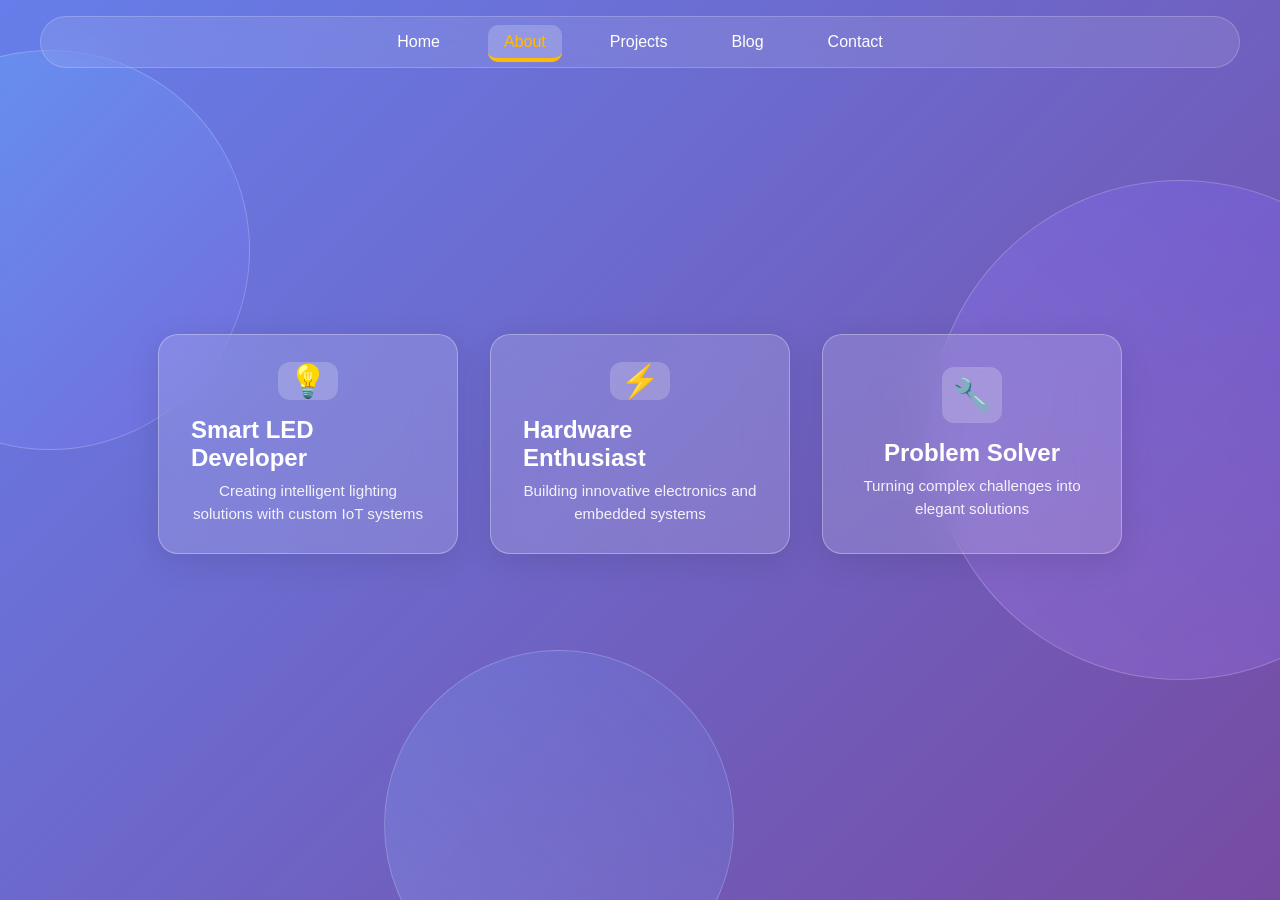
==== about.html @ b5c52ce4 "first commit" ====
<!DOCTYPE html>
<html lang="en">
<head>
    <meta charset="UTF-8">
    <meta name="viewport" content="width=device-width, initial-scale=1.0">
    <title>About - Portfolio</title>
    <link rel="stylesheet" href="/content/style.css">
    <link rel="stylesheet" href="https://cdnjs.cloudflare.com/ajax/libs/font-awesome/6.4.2/css/all.min.css">
</head>
<body>
    <!-- Background Layer -->
    <div class="background">
        <div class="glass-shape shape1"></div>
        <div class="glass-shape shape2"></div>
        <div class="glass-shape shape3"></div>    
    </div>

    <!-- Navigation -->
    <nav class="nav">
        <div class="navBar"> 
            <ul class="nav-links">
                <li><a href="index.html">Home</a></li>
                <li><a href="about.html" class="active">About</a></li>
                <li><a href="projects.html">Projects</a></li>
                <li><a href="blog.html">Blog</a></li>
                <li><a href="contact.html">Contact</a></li>
            </ul>
            <div class="menu-icon"><span>&#9776;</span></div>
        </div>
    </nav>

    <!-- Cards Section -->
    <div class="content">
        <div class="card">
            <div class="icon">💡</div>
            <h3>Smart LED Developer</h3>
            <p>Creating intelligent lighting solutions with custom IoT systems</p>
        </div>

        <div class="card">
            <div class="icon">⚡</div>
            <h3>Hardware Enthusiast</h3>
            <p>Building innovative electronics and embedded systems</p>
        </div>

        <div class="card">
            <div class="icon">🔧</div>
            <h3>Problem Solver</h3>
            <p>Turning complex challenges into elegant solutions</p>
        </div>
    </div>
</body>
</html>
---- content/style.css ----
/* ===========================
   CSS VARIABLES & THEME
   =========================== */
:root {
    --primary: #0A2472;
    --tertiary: #FFBA08;
    --surface: #F0F3FA;
    --secondary: #B1C9EF;
    
    --font-regular: 'LeagueSpartan', sans-serif;
    --font-bold: 'LeagueSpartanBold', sans-serif;
    --font-xbold: 'LeagueSpartanXBold', sans-serif;

    --fsXL: 4rem;
    --fsM: 2.2rem;
    --fsR: 1rem;
}

@media (max-width: 768px) {
    :root {
        --fsXL: 2.2rem;
        --fsM: 1.1rem;
        --fsR: 0.85rem;
    }    
}

















/* ===========================
   FONT FACES
   =========================== */
@font-face {
    font-family: 'LeagueSpartan';
    src: url('content/fonts/LeagueSpartan-Regular.ttf') format('truetype');
    font-weight: 400;
}

@font-face {
    font-family: 'LeagueSpartan';
    src: url('content/fonts/LeagueSpartan-Bold.ttf') format('truetype');
    font-weight: 600;
}

@font-face {
    font-family: 'LeagueSpartan';
    src: url('content/fonts/LeagueSpartan-Black.ttf') format('truetype');
    font-weight: 900;
}



















/* ===========================
   RESET & BASE STYLES
   =========================== */
* {
    margin: 0;
    padding: 0;
    box-sizing: border-box;
}

body {
    font-family: var(--font-regular);
    min-height: 100vh;
    overflow-x: hidden;
    position: relative;
}

a {
    text-decoration: none;
    transition: color 0.3s ease-in-out;
}













/* ===========================
   BACKGROUND & GLASS SHAPES (About Page)
   =========================== */
.background {
    position: fixed;
    top: 0;
    left: 0;
    width: 100%;
    height: 100%;
    background: linear-gradient(135deg, #667eea 0%, #764ba2 100%);
    z-index: 0;
}

.glass-shape {
    position: absolute;
    border-radius: 50%;
    background: rgba(255, 255, 255, 0.1);
    backdrop-filter: blur(10px);
    border: 1px solid rgba(255, 255, 255, 0.2);
}

.shape1 {
    width: 400px;
    height: 400px;
    top: 50px;
    left: -150px;
    background: linear-gradient(135deg, rgba(100, 200, 255, 0.3), rgba(150, 100, 255, 0.2));
}

.shape2 {
    width: 500px;
    height: 500px;
    top: 20%;
    right: -150px;
    background: linear-gradient(225deg, rgba(120, 100, 255, 0.3), rgba(200, 150, 255, 0.2));
}

.shape3 {
    width: 350px;
    height: 350px;
    bottom: -100px;
    left: 30%;
    background: linear-gradient(45deg, rgba(150, 180, 255, 0.25), rgba(100, 150, 255, 0.15));
}










/* ===========================
   NAVIGATION
   =========================== */
.nav {
    position: relative;
    z-index: 100;
    padding: 1rem 2rem;
}

.navBar {
    display: flex;
    justify-content: center;
    align-items: center;
    max-width: 1200px;
    margin: 0 auto;
    background: rgba(255, 255, 255, 0.1);
    backdrop-filter: blur(20px);
    padding: 1rem 2rem;
    border-radius: 50px;
    border: 1px solid rgba(255, 255, 255, 0.2);
}

.nav-links {
    display: flex;
    list-style: none;
    gap: 2rem;
    font-family: var(--font-xbold);
    font-weight: 700;
    font-size: var(--fsR);  /* Uses your global font size */
}

.nav-links a {
    color: white;
    font-weight: 500;
    transition: all 0.3s ease;
    padding: 0.5rem 1rem;
    border-radius: 10px;
}

.nav-links a:hover {
    background: rgba(255, 255, 255, 0.2);
    color: var(--tertiary);
}

.nav-links a.active {
    background: rgba(255, 255, 255, 0.2);
    color: var(--tertiary);
    border-bottom: 4px solid var(--tertiary);
}

.menu-icon {
    display: none;
    color: white;
    font-size: 1.5rem;
    cursor: pointer;
}

/* NAVIGATION RESPONSIVE - Adjusts font size automatically */
@media (max-width: 992px) {
    .nav-links {
        gap: 1.5rem;
        font-size: var(--fsR);  /* Automatically smaller on tablets */
    }
    
    .nav-links a {
        padding: 0.4rem 0.8rem;
    }
}

@media (max-width: 768px) {
    .navBar {
        justify-content: space-between;
        padding: 1rem 1.5rem;
    }

    /* Menu stays hidden until hamburger clicked */
    .nav-links {
        display: flex;  /* Still shows on desktop */
    }

    .menu-icon {
        display: none;  /* Hidden unless you want mobile menu */
    }
    
    /* If you want the font even smaller on mobile */
    .nav-links {
        gap: 1rem;
        font-size: 0.8rem;  /* Or use var(--fsR) - it auto-adjusts to 0.85rem */
    }
}

@media (max-width: 480px) {
    .nav {
        padding: 0.5rem 1rem;
    }
    
    .navBar {
        padding: 0.75rem 1rem;
    }
    
    .nav-links {
        gap: 0.5rem;
        font-size: var(--fsR);  /* Uses 0.85rem at this size */
    }
    
    .nav-links a {
        padding: 0.3rem 0.5rem;
    }
}










/* ===========================
   HERO SECTION (Home Page)
   =========================== */
.hero {
    position: relative;
    z-index: 10;
    padding: 2rem;
    min-height: 80vh;
    display: flex;
    align-items: center;
}

.hero-container {
    max-width: 1200px;
    margin: 0 auto;
    display: flex;
    align-items: center;
    justify-content: space-between;
    gap: 3rem;
    flex-wrap: wrap;
}

.hero-image {
    flex: 1;
    min-width: 300px;
    text-align: center;
}

.hero-image img {
    max-width: 100%;
    height: auto;
    border-radius: 20px;
}

.floating {
    animation: floating 3s ease-in-out infinite;
}

@keyframes floating {
    0%, 100% { 
        transform: translateY(0px); 
    }
    50% { 
        transform: translateY(-20px); 
    }
}

.hero-content {
    flex: 1;
    min-width: 300px;
    color: white;
}

.hero-content h1 {
    font-size: var(--fsXL);
    margin-bottom: 1rem;
    font-family: var(--font-xbold);
}

.hero-content p {
    font-size: var(--fsM);
    margin-bottom: 2rem;
    opacity: 0.9;
}

.highlight {
    color: var(--tertiary);
    font-weight: bold;
}

.social-icons {
    display: flex;
    gap: 1rem;
    margin-bottom: 2rem;
}

.social-icons a {
    width: 50px;
    height: 50px;
    background: rgba(255, 255, 255, 0.2);
    backdrop-filter: blur(10px);
    border-radius: 12px;
    display: flex;
    align-items: center;
    justify-content: center;
    color: white;
    font-size: 1.5rem;
    transition: all 0.3s ease;
}

.social-icons a:hover {
    background: rgba(255, 255, 255, 0.3);
    transform: translateY(-5px);
    color: var(--tertiary);
}

.btn-3d {
    background: linear-gradient(135deg, var(--primary) 0%, var(--secondary) 100%);
    color: white;
    border: none;
    padding: 1rem 2rem;
    font-size: var(--fsR);
    font-family: var(--font-bold);
    border-radius: 12px;
    cursor: pointer;
    box-shadow: 0 8px 20px rgba(0, 0, 0, 0.3);
    transition: all 0.3s ease;
    font-weight: 600;
}

.btn-3d:hover {
    transform: translateY(-3px);
    box-shadow: 0 12px 30px rgba(0, 0, 0, 0.4);
    background: linear-gradient(135deg, var(--secondary) 0%, var(--primary) 100%);
}





















/* ===========================
   CURLY SVG CONTAINER (Home Page Special Section)
   =========================== */
.curly {
    width: 90vw;
    height: 450px;
    margin: 0 auto;
    background: rgba(255, 255, 255, 0.15);
    backdrop-filter: blur(20px);
    border: 1px solid rgba(255, 255, 255, 0.3);
    box-shadow: 0 8px 32px rgba(0, 0, 0, 0.1);
    clip-path: url(#curly-shape);
    position: relative;
    z-index: 10;
}

/* Tablets */
@media (max-width: 768px) {
    .curly {
        width: 90vw;
        height: 40rem;
    }
}

/* Phones */
@media (max-width: 480px) {
    .curly {
        width: 90vw;
        height: 30rem;
    }
}




















/* ===========================
   CARDS SECTION (About Page)
   =========================== */
.content {
    position: relative;
    z-index: 10;
    display: flex;
    align-items: center;
    justify-content: center;
    gap: 2rem;
    padding: 4rem 2rem;
    flex-wrap: wrap;
    max-width: 1200px;
    margin: 0 auto;
    min-height: 80vh;
}

.card {
    width: 300px;
    height: 220px;
    background: rgba(255, 255, 255, 0.15);
    backdrop-filter: blur(20px);
    border-radius: 20px;
    border: 1px solid rgba(255, 255, 255, 0.3);
    padding: 2rem;
    cursor: pointer;
    transition: all 0.4s ease;
    box-shadow: 0 8px 32px rgba(0, 0, 0, 0.1);
    display: flex;
    flex-direction: column;
    justify-content: center;
    align-items: center;
}

.card:hover {
    transform: translateY(-10px) scale(1.02);
    background: rgba(255, 255, 255, 0.25);
    border: 1px solid rgba(255, 255, 255, 0.5);
    box-shadow: 0 15px 45px rgba(0, 0, 0, 0.2);
}

.card h3 {
    color: white;
    font-size: 1.5rem;
    margin-bottom: 0.5rem;
    font-weight: 600;
    font-family: var(--font-bold);
}

.card p {
    color: rgba(255, 255, 255, 0.9);
    font-size: 0.95rem;
    text-align: center;
    line-height: 1.5;
}

.icon {
    width: 60px;
    height: 60px;
    background: rgba(255, 255, 255, 0.2);
    border-radius: 12px;
    margin-bottom: 1rem;
    display: flex;
    align-items: center;
    justify-content: center;
    font-size: 2rem;
    transition: all 0.3s ease;
}

.card:hover .icon {
    transform: scale(1.1) rotate(5deg);
    background: rgba(255, 255, 255, 0.3);
}













/* ===========================
   RESPONSIVE DESIGN
   =========================== */
@media (max-width: 768px) {
/* NAVIGATION RESPONSIVE - FIXED! */
@media (max-width: 992px) {
    .nav-links {
        gap: 1.5rem;
    }
    
    .nav-links a {
        padding: 0.4rem 0.8rem;
        font-size: 0.9rem;
    }
}

@media (max-width: 768px) {
    .navBar {
        justify-content: space-between;
        padding: 1rem 1.5rem;
    }

    .nav-links {
        position: fixed;
        top: 80px;
        left: -100%;
        width: 80%;
        height: calc(100vh - 80px);
        background: rgba(10, 36, 114, 0.95);
        backdrop-filter: blur(20px);
        flex-direction: column;
        padding: 2rem;
        gap: 1rem;
        border-radius: 0 20px 20px 0;
        border: 1px solid rgba(255, 255, 255, 0.2);
        transition: left 0.4s ease;
        z-index: 99;
    }

    .nav-links.active {
        left: 0;
    }

    .nav-links li {
        width: 100%;
    }

    .nav-links a {
        display: block;
        width: 100%;
        padding: 1rem;
        text-align: left;
        font-size: 1rem;
    }

    .menu-icon {
        display: block;
    }
}

@media (max-width: 480px) {
    .nav {
        padding: 0.5rem 1rem;
    }
    
    .navBar {
        padding: 0.75rem 1rem;
    }
}

    .menu-icon {
        display: block;
    }

    .hero-content h1 {
        font-size: var(--fsXL);
    }

    .hero-content p {
        font-size: var(--fsM);
    }

    .card {
        width: 100%;
        max-width: 350px;
    }

    .shape1,
    .shape2,
    .shape3 {
        width: 250px;
        height: 250px;
    }
}

@media (max-width: 480px) {
    .content {
        padding: 2rem 1rem;
    }

    .card {
        height: auto;
        min-height: 200px;
    }

    .hero {
        padding: 1rem;
    }
}



















/* ===========================
   PAGE TRANSITIONS
   =========================== */
@keyframes fadeIn {
    from {
        opacity: 0;
    }
    to {
        opacity: 1;
    }
}

@keyframes slideUp {
    from {
        opacity: 0;
        transform: translateY(30px);
    }
    to {
        opacity: 1;
        transform: translateY(0);
    }
}

.fade-in {
    animation: fadeIn 0.8s ease-out;
}

.slide-up {
    animation: slideUp 0.6s ease-out;
    animation-fill-mode: both;
}















/* ===========================
   PROJECTS PAGE
   =========================== */
.projects-background {
    position: fixed;
    top: 0;
    left: 0;
    width: 100%;
    height: 100%;
    background-image: url('/content/images/glassy.jpeg');
    background-size: cover;
    background-position: center;
    background-attachment: fixed;
    z-index: 0;
}

.background-overlay {
    position: absolute;
    top: 0;
    left: 0;
    width: 100%;
    height: 100%;
    background: linear-gradient(135deg, rgba(10, 36, 114, 0.85) 0%, rgba(102, 126, 234, 0.75) 100%);
    backdrop-filter: blur(3px);
}

.projects-main {
    position: relative;
    z-index: 10;
    padding: 2rem;
    min-height: 100vh;
}

.projects-header {
    text-align: center;
    color: white;
    margin-bottom: 3rem;
    padding-top: 2rem;
}

.projects-header h1 {
    font-size: var(--fsXL);
    font-family: var(--font-xbold);
    margin-bottom: 0.5rem;
    color: white;
}

.projects-header p {
    font-size: var(--fsM);
    opacity: 0.9;
    color: rgba(255, 255, 255, 0.9);
}

.projects-grid {
    max-width: 1200px;
    margin: 0 auto;
    display: grid;
    grid-template-columns: repeat(auto-fit, minmax(350px, 1fr));
    gap: 2rem;
}
















/* ===========================
   PROJECT CATEGORIES
   =========================== */
.project-category {
    background: rgba(255, 255, 255, 0.1);
    backdrop-filter: blur(20px);
    border-radius: 20px;
    border: 1px solid rgba(255, 255, 255, 0.2);
    overflow: hidden;
    transition: all 0.4s ease;
}

.project-category:hover {
    transform: translateY(-5px);
    box-shadow: 0 15px 45px rgba(0, 0, 0, 0.3);
    border: 1px solid rgba(255, 255, 255, 0.4);
}

.category-header {
    padding: 1.5rem;
    cursor: pointer;
    display: flex;
    align-items: center;
    gap: 1rem;
    transition: all 0.3s ease;
    background: rgba(255, 255, 255, 0.05);
}

.category-header:hover {
    background: rgba(255, 255, 255, 0.1);
}

.category-icon {
    width: 50px;
    height: 50px;
    background: rgba(255, 255, 255, 0.2);
    border-radius: 12px;
    display: flex;
    align-items: center;
    justify-content: center;
    color: var(--tertiary);
    font-size: 1.5rem;
    flex-shrink: 0;
}

.category-header h2 {
    flex: 1;
    color: white;
    font-size: 1.3rem;
    font-family: var(--font-bold);
    margin: 0;
}

.expand-icon {
    color: white;
    font-size: 1rem;
    transition: transform 0.3s ease;
}

.category-content {
    max-height: 0;
    overflow: hidden;
    transition: max-height 0.5s ease, padding 0.5s ease;
    padding: 0 1.5rem;
}

.project-category.active .category-content {
    max-height: 1000px;
    padding: 1.5rem;
    padding-top: 0;
}

















/* ===========================
   PROJECT ITEMS
   =========================== */
.project-item {
    background: rgba(255, 255, 255, 0.1);
    border-radius: 15px;
    padding: 1rem;
    margin-bottom: 1rem;
    transition: all 0.3s ease;
    border: 1px solid rgba(255, 255, 255, 0.1);
}

.project-item:last-child {
    margin-bottom: 0;
}

.project-item:hover {
    background: rgba(255, 255, 255, 0.15);
    transform: translateX(5px);
    border: 1px solid rgba(255, 255, 255, 0.3);
}

.project-item img {
    width: 100%;
    height: 150px;
    object-fit: cover;
    border-radius: 10px;
    margin-bottom: 1rem;
}

.project-item h3 {
    color: white;
    font-size: 1.2rem;
    font-family: var(--font-bold);
    margin-bottom: 0.5rem;
}

.project-item p {
    color: rgba(255, 255, 255, 0.8);
    font-size: 0.9rem;
    margin-bottom: 0.75rem;
    line-height: 1.5;
}

.project-link {
    color: var(--tertiary);
    font-weight: 600;
    font-family: var(--font-bold);
    display: inline-block;
    transition: all 0.3s ease;
}

.project-link:hover {
    transform: translateX(5px);
    color: white;
}













/* ===========================
   PROJECTS PAGE RESPONSIVE
   =========================== */
@media (max-width: 768px) {
    .projects-grid {
        grid-template-columns: 1fr;
        gap: 1.5rem;
    }

    .projects-header h1 {
        font-size: var(--fsXL);
    }

    .projects-header p {
        font-size: var(--fsR);
    }

    .category-header h2 {
        font-size: 1.1rem;
    }
}

@media (max-width: 480px) {
    .projects-main {
        padding: 1rem;
    }

    .projects-header {
        margin-bottom: 2rem;
    }

    .project-item img {
        height: 120px;
    }
}
















/* ===========================
   BLOG PAGE
   =========================== */
.blog-background {
    position: fixed;
    top: 0;
    left: 0;
    width: 100%;
    height: 100%;
    background-image: url('/content/images/square.jpeg');
    background-size: cover;
    background-position: center;
    background-attachment: fixed;
    z-index: 0;
}

.blog-background .background-overlay {
    position: absolute;
    top: 0;
    left: 0;
    width: 100%;
    height: 100%;
    background: linear-gradient(135deg, rgba(10, 36, 114, 0.88) 0%, rgba(177, 201, 239, 0.75) 100%);
    backdrop-filter: blur(2px);
}

.blog-main {
    position: relative;
    z-index: 10;
    padding: 2rem;
    min-height: 100vh;
}

.blog-header {
    text-align: center;
    color: white;
    margin-bottom: 3rem;
    padding-top: 2rem;
}

.blog-header h1 {
    font-size: var(--fsXL);
    font-family: var(--font-xbold);
    margin-bottom: 0.5rem;
    color: white;
}

.blog-header p {
    font-size: var(--fsM);
    opacity: 0.9;
    color: rgba(255, 255, 255, 0.9);
}

.blog-grid {
    max-width: 1200px;
    margin: 0 auto;
    display: grid;
    grid-template-columns: repeat(auto-fit, minmax(320px, 1fr));
    gap: 2rem;
}






















/* ===========================
   BLOG CARDS
   =========================== */
.blog-card {
    background: rgba(255, 255, 255, 0.12);
    backdrop-filter: blur(20px);
    border-radius: 20px;
    border: 1px solid rgba(255, 255, 255, 0.2);
    overflow: hidden;
    transition: all 0.4s ease;
    cursor: pointer;
}

.blog-card:hover {
    transform: translateY(-10px);
    box-shadow: 0 20px 50px rgba(0, 0, 0, 0.3);
    border: 1px solid rgba(255, 255, 255, 0.4);
    background: rgba(255, 255, 255, 0.18);
}

.blog-image {
    position: relative;
    width: 100%;
    height: 200px;
    overflow: hidden;
}

.blog-image img {
    width: 100%;
    height: 100%;
    object-fit: cover;
    transition: transform 0.4s ease;
}

.blog-card:hover .blog-image img {
    transform: scale(1.1);
}

.blog-date {
    position: absolute;
    top: 1rem;
    right: 1rem;
    background: rgba(255, 255, 255, 0.25);
    backdrop-filter: blur(10px);
    padding: 0.5rem 1rem;
    border-radius: 10px;
    color: white;
    font-size: 0.85rem;
    font-weight: 600;
    border: 1px solid rgba(255, 255, 255, 0.3);
}

.blog-content {
    padding: 1.5rem;
}

.blog-category {
    display: inline-block;
    background: rgba(255, 186, 8, 0.2);
    color: var(--tertiary);
    padding: 0.4rem 1rem;
    border-radius: 20px;
    font-size: 0.8rem;
    font-weight: 600;
    font-family: var(--font-bold);
    margin-bottom: 1rem;
    border: 1px solid rgba(255, 186, 8, 0.3);
}

.blog-content h2 {
    color: white;
    font-size: 1.4rem;
    font-family: var(--font-bold);
    margin-bottom: 0.75rem;
    line-height: 1.3;
}

.blog-content p {
    color: rgba(255, 255, 255, 0.85);
    font-size: 0.95rem;
    line-height: 1.6;
    margin-bottom: 1rem;
}

.blog-meta {
    display: flex;
    justify-content: space-between;
    align-items: center;
    padding-top: 1rem;
    border-top: 1px solid rgba(255, 255, 255, 0.15);
}

.blog-meta span {
    color: rgba(255, 255, 255, 0.7);
    font-size: 0.85rem;
    display: flex;
    align-items: center;
    gap: 0.4rem;
}

.read-more {
    color: var(--tertiary);
    font-weight: 600;
    font-family: var(--font-bold);
    transition: all 0.3s ease;
}

.read-more:hover {
    transform: translateX(5px);
    color: white;
}












/* ===========================
   BLOG PAGE RESPONSIVE
   =========================== */
@media (max-width: 768px) {
    .blog-grid {
        grid-template-columns: 1fr;
        gap: 1.5rem;
    }

    .blog-header h1 {
        font-size: var(--fsXL);
    }

    .blog-header p {
        font-size: var(--fsR);
    }

    .blog-image {
        height: 180px;
    }

    .blog-content h2 {
        font-size: 1.2rem;
    }
}

@media (max-width: 480px) {
    .blog-main {
        padding: 1rem;
    }

    .blog-header {
        margin-bottom: 2rem;
    }

    .blog-image {
        height: 160px;
    }
}













/* ===========================
   CONTACT PAGE - EPIC EDITION
   =========================== */

/* Animated Background */
.contact-background {
    position: fixed;
    top: 0;
    left: 0;
    width: 100%;
    height: 100%;
    z-index: 0;
    overflow: hidden;
}

.contact-background .bg-image {
    position: absolute;
    top: 0;
    left: 0;
    width: 100%;
    height: 100%;
    background-image: url('/content/images/spiral.jpeg');
    background-size: cover;
    background-position: center;
    opacity: 0.3;
}

.animated-gradient {
    position: absolute;
    top: 0;
    left: 0;
    width: 100%;
    height: 100%;
    background: linear-gradient(45deg, 
        rgba(10, 36, 114, 0.95),
        rgba(102, 126, 234, 0.85),
        rgba(177, 201, 239, 0.75),
        rgba(10, 36, 114, 0.95)
    );
    background-size: 400% 400%;
    animation: gradientShift 15s ease infinite;
}

@keyframes gradientShift {
    0% { background-position: 0% 50%; }
    50% { background-position: 100% 50%; }
    100% { background-position: 0% 50%; }
}

/* Floating Particles */
.floating-particles {
    position: absolute;
    width: 100%;
    height: 100%;
    overflow: hidden;
}

.particle {
    position: absolute;
    background: rgba(255, 186, 8, 0.3);
    border-radius: 50%;
    animation: float 20s infinite;
}

.particle:nth-child(1) {
    width: 80px;
    height: 80px;
    left: 10%;
    animation-delay: 0s;
    animation-duration: 15s;
}

.particle:nth-child(2) {
    width: 60px;
    height: 60px;
    left: 20%;
    animation-delay: 2s;
    animation-duration: 18s;
}

.particle:nth-child(3) {
    width: 100px;
    height: 100px;
    left: 35%;
    animation-delay: 4s;
    animation-duration: 20s;
}

.particle:nth-child(4) {
    width: 50px;
    height: 50px;
    left: 50%;
    animation-delay: 1s;
    animation-duration: 16s;
}

.particle:nth-child(5) {
    width: 70px;
    height: 70px;
    left: 65%;
    animation-delay: 3s;
    animation-duration: 19s;
}

.particle:nth-child(6) {
    width: 90px;
    height: 90px;
    left: 75%;
    animation-delay: 5s;
    animation-duration: 17s;
}

.particle:nth-child(7) {
    width: 55px;
    height: 55px;
    left: 85%;
    animation-delay: 2.5s;
    animation-duration: 21s;
}

.particle:nth-child(8) {
    width: 75px;
    height: 75px;
    left: 95%;
    animation-delay: 4.5s;
    animation-duration: 14s;
}

@keyframes float {
    0% {
        transform: translateY(100vh) rotate(0deg);
        opacity: 0;
    }
    10% {
        opacity: 0.5;
    }
    90% {
        opacity: 0.5;
    }
    100% {
        transform: translateY(-100px) rotate(360deg);
        opacity: 0;
    }
}

/* Main Contact Layout */
.contact-main {
    position: relative;
    z-index: 10;
    min-height: 100vh;
    padding: 2rem;
    display: flex;
    align-items: center;
}

.contact-container {
    max-width: 1400px;
    margin: 0 auto;
    width: 100%;
    display: grid;
    grid-template-columns: 1fr 1fr;
    gap: 3rem;
    padding: 2rem 0;
}

/* Left Side Animations */
@keyframes fadeInLeft {
    from {
        opacity: 0;
        transform: translateX(-50px);
    }
    to {
        opacity: 1;
        transform: translateX(0);
    }
}

@keyframes slideInLeft {
    from {
        opacity: 0;
        transform: translateX(-30px);
    }
    to {
        opacity: 1;
        transform: translateX(0);
    }
}

@keyframes fadeInRight {
    from {
        opacity: 0;
        transform: translateX(50px);
    }
    to {
        opacity: 1;
        transform: translateX(0);
    }
}

.fade-in-left {
    animation: fadeInLeft 0.8s ease-out;
}

.slide-in-left {
    animation: slideInLeft 0.6s ease-out;
    animation-fill-mode: both;
}

.fade-in-right {
    animation: fadeInRight 0.8s ease-out;
}

/* Contact Info Side */
.contact-info-side {
    display: flex;
    flex-direction: column;
    gap: 2rem;
}

.contact-header h1 {
    font-size: 3.5rem;
    font-family: var(--font-xbold);
    color: white;
    line-height: 1.1;
    margin-bottom: 1rem;
}

.gradient-text {
    background: linear-gradient(135deg, var(--tertiary) 0%, #FFD700 100%);
    -webkit-background-clip: text;
    -webkit-text-fill-color: transparent;
    background-clip: text;
}

.contact-header p {
    font-size: 1.2rem;
    color: rgba(255, 255, 255, 0.85);
    line-height: 1.6;
}

/* Contact Method Cards */
.contact-methods {
    display: flex;
    flex-direction: column;
    gap: 1rem;
}

.contact-method-card {
    background: rgba(255, 255, 255, 0.1);
    backdrop-filter: blur(20px);
    border: 1px solid rgba(255, 255, 255, 0.2);
    border-radius: 20px;
    padding: 1.5rem;
    display: flex;
    align-items: center;
    gap: 1.5rem;
    transition: all 0.4s ease;
}

.contact-method-card:hover {
    transform: translateX(10px);
    background: rgba(255, 255, 255, 0.15);
    border-color: rgba(255, 255, 255, 0.4);
    box-shadow: 0 10px 40px rgba(0, 0, 0, 0.2);
}

.method-icon {
    width: 60px;
    height: 60px;
    border-radius: 15px;
    display: flex;
    align-items: center;
    justify-content: center;
    font-size: 1.5rem;
    flex-shrink: 0;
}

.email-icon {
    background: linear-gradient(135deg, #667eea 0%, #764ba2 100%);
    color: white;
}

.phone-icon {
    background: linear-gradient(135deg, #f093fb 0%, #f5576c 100%);
    color: white;
}

.location-icon {
    background: linear-gradient(135deg, #4facfe 0%, #00f2fe 100%);
    color: white;
}

.method-content h3 {
    font-family: var(--font-bold);
    color: white;
    font-size: 1.1rem;
    margin-bottom: 0.3rem;
}

.method-content a,
.method-content p {
    color: rgba(255, 255, 255, 0.8);
    font-size: 0.95rem;
    transition: color 0.3s ease;
}

.method-content a:hover {
    color: var(--tertiary);
}

/* Social Connect */
.social-connect {
    background: rgba(255, 255, 255, 0.08);
    backdrop-filter: blur(20px);
    border: 1px solid rgba(255, 255, 255, 0.15);
    border-radius: 20px;
    padding: 2rem;
}

.social-connect h3 {
    color: white;
    font-family: var(--font-bold);
    font-size: 1.3rem;
    margin-bottom: 1.5rem;
}

.social-grid {
    display: grid;
    grid-template-columns: repeat(2, 1fr);
    gap: 1rem;
}

.social-link {
    background: rgba(255, 255, 255, 0.1);
    border: 1px solid rgba(255, 255, 255, 0.2);
    border-radius: 15px;
    padding: 1rem;
    display: flex;
    flex-direction: column;
    align-items: center;
    gap: 0.5rem;
    color: white;
    transition: all 0.3s ease;
}

.social-link:hover {
    transform: translateY(-5px);
    box-shadow: 0 10px 30px rgba(0, 0, 0, 0.3);
}

.github-link:hover {
    background: #333;
    border-color: #333;
}

.linkedin-link:hover {
    background: #0077b5;
    border-color: #0077b5;
}

.twitter-link:hover {
    background: #1da1f2;
    border-color: #1da1f2;
}

.instagram-link:hover {
    background: linear-gradient(45deg, #f09433 0%, #e6683c 25%, #dc2743 50%, #cc2366 75%, #bc1888 100%);
    border-color: transparent;
}

.social-link i {
    font-size: 1.8rem;
}

.social-link span {
    font-size: 0.9rem;
    font-weight: 600;
}

/* Form Side */
.form-container {
    background: rgba(255, 255, 255, 0.12);
    backdrop-filter: blur(30px);
    border: 1px solid rgba(255, 255, 255, 0.25);
    border-radius: 30px;
    padding: 3rem;
    box-shadow: 0 20px 60px rgba(0, 0, 0, 0.3);
}

.form-header {
    text-align: center;
    margin-bottom: 2.5rem;
}

.form-header h2 {
    font-family: var(--font-xbold);
    font-size: 2.5rem;
    color: white;
    margin-bottom: 0.5rem;
}

.form-header p {
    color: rgba(255, 255, 255, 0.8);
    font-size: 1rem;
}

/* Form Styling */
.contact-form {
    display: flex;
    flex-direction: column;
    gap: 1.5rem;
    transition: all 0.3s ease;
}

.form-group {
    position: relative;
    transition: all 0.3s ease;
}

.form-group label {
    display: block;
    color: white;
    font-family: var(--font-bold);
    font-size: 0.95rem;
    margin-bottom: 0.5rem;
    display: flex;
    align-items: center;
    gap: 0.5rem;
}

.form-group label i {
    color: var(--tertiary);
}

.form-group input,
.form-group textarea {
    width: 100%;
    padding: 1rem 1.5rem;
    background: rgba(255, 255, 255, 0.1);
    border: 2px solid rgba(255, 255, 255, 0.2);
    border-radius: 15px;
    color: white;
    font-family: var(--font-regular);
    font-size: 1rem;
    transition: all 0.3s ease;
    outline: none;
}

.form-group input::placeholder,
.form-group textarea::placeholder {
    color: rgba(255, 255, 255, 0.5);
}

.form-group input:focus,
.form-group textarea:focus {
    background: rgba(255, 255, 255, 0.15);
    border-color: var(--tertiary);
    box-shadow: 0 0 20px rgba(255, 186, 8, 0.3);
}

.form-group.focused {
    transform: scale(1.02);
}

.form-group textarea {
    resize: vertical;
    min-height: 120px;
}

/* Submit Button */
.submit-btn {
    background: linear-gradient(135deg, var(--tertiary) 0%, #FFD700 100%);
    border: none;
    padding: 1.2rem 2rem;
    border-radius: 15px;
    color: var(--primary);
    font-family: var(--font-xbold);
    font-size: 1.1rem;
    cursor: pointer;
    display: flex;
    align-items: center;
    justify-content: center;
    gap: 1rem;
    transition: all 0.4s ease;
    box-shadow: 0 10px 30px rgba(255, 186, 8, 0.3);
    margin-top: 1rem;
}

.submit-btn:hover {
    transform: translateY(-3px);
    box-shadow: 0 15px 40px rgba(255, 186, 8, 0.5);
}

.submit-btn:active {
    transform: translateY(0);
}

.btn-icon {
    transition: transform 0.3s ease;
}

.submit-btn:hover .btn-icon {
    transform: translateX(5px);
}

/* Success Message */
.form-success {
    display: none;
    flex-direction: column;
    align-items: center;
    justify-content: center;
    text-align: center;
    padding: 3rem 2rem;
    opacity: 0;
    transform: scale(0.9);
    transition: all 0.3s ease;
}

.form-success i {
    font-size: 4rem;
    color: #4ade80;
    margin-bottom: 1rem;
}

.form-success h3 {
    font-family: var(--font-xbold);
    font-size: 2rem;
    color: white;
    margin-bottom: 0.5rem;
}

.form-success p {
    color: rgba(255, 255, 255, 0.8);
    font-size: 1.1rem;
}
/* ===========================
   RESPONSIVE DESIGN
   =========================== */

@media (max-width: 768px) {
    .hero-content h1 {
        font-size: var(--fsXL);
    }

    .hero-content p {
        font-size: var(--fsM);
    }

    .card {
        width: 100%;
        max-width: 350px;
    }

    .shape1,
    .shape2,
    .shape3 {
        width: 250px;
        height: 250px;
    }
}

@media (max-width: 480px) {
    .content {
        padding: 2rem 1rem;
    }

    .card {
        height: auto;
        min-height: 200px;
    }

    .hero {
        padding: 1rem;
    }
}
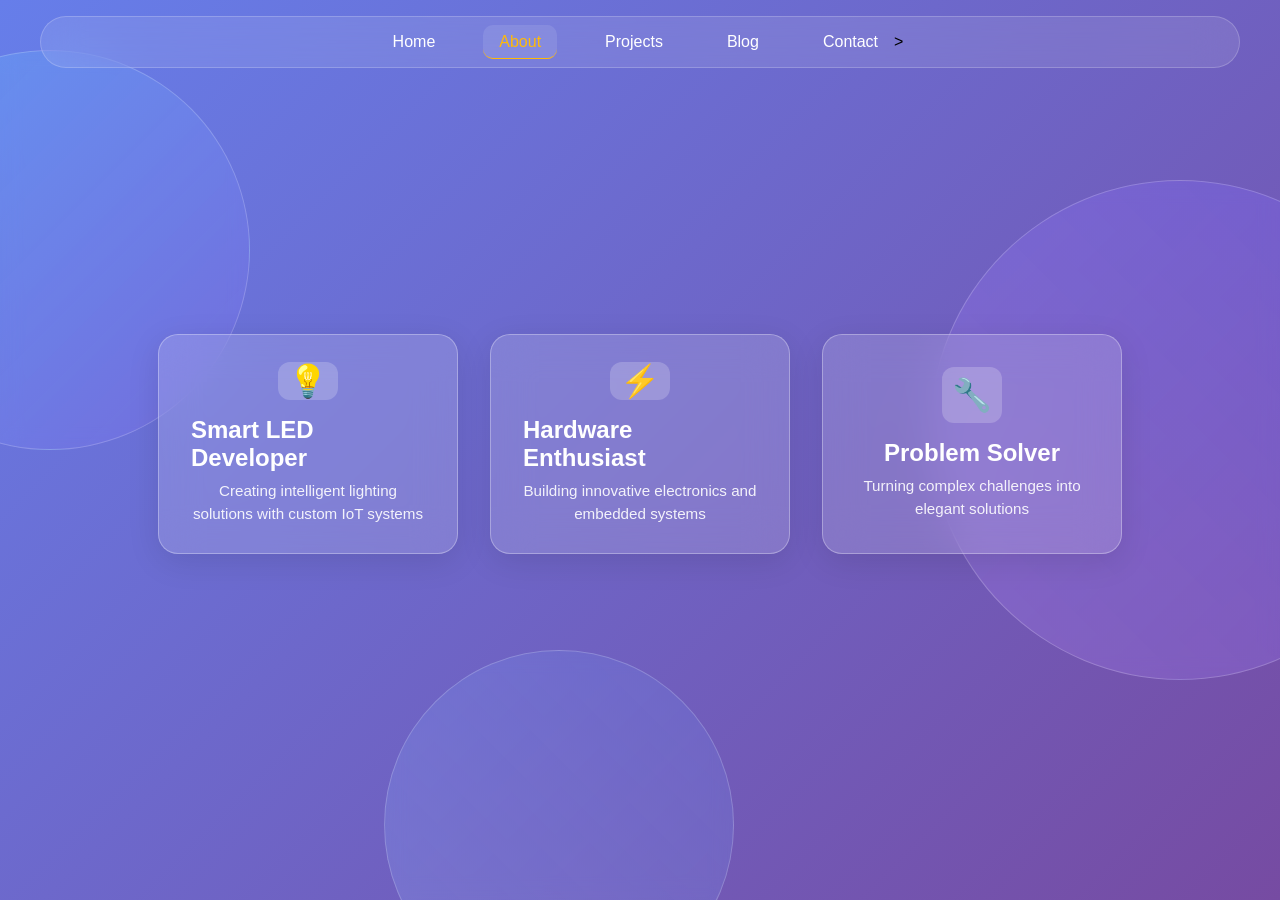
==== commit 471028b0: "complements" ====
--- a/about.html
+++ b/about.html
@@ -4,7 +4,7 @@
     <meta charset="UTF-8">
     <meta name="viewport" content="width=device-width, initial-scale=1.0">
     <title>About - Portfolio</title>
-    <link rel="stylesheet" href="/content/style.css">
+    <link rel="stylesheet" href="content/style.css">
     <link rel="stylesheet" href="https://cdnjs.cloudflare.com/ajax/libs/font-awesome/6.4.2/css/all.min.css">
 </head>
 <body>
@@ -25,7 +25,7 @@
                 <li><a href="blog.html">Blog</a></li>
                 <li><a href="contact.html">Contact</a></li>
             </ul>
-            <div class="menu-icon"><span>&#9776;</span></div>
+            <!-- <div class="menu-icon"><span>&#9776;</span></div>  -->>
         </div>
     </nav>
 
--- a/content/style.css
+++ b/content/style.css
@@ -211,9 +211,10 @@
 }
 
 .nav-links a.active {
-    background: rgba(255, 255, 255, 0.2);
+    background: rgba(255, 255, 255, 0.1);
     color: var(--tertiary);
-    border-bottom: 4px solid var(--tertiary);
+    border-bottom: 1px solid var(--tertiary);
+   box-shadow: 0 0 15px var(--primary-low-opacity);
 }
 
 .menu-icon {
@@ -561,111 +562,102 @@
 /* ===========================
    RESPONSIVE DESIGN
    =========================== */
-@media (max-width: 768px) {
-/* NAVIGATION RESPONSIVE - FIXED! */
-@media (max-width: 992px) {
-    .nav-links {
-        gap: 1.5rem;
-    }
-    
-    .nav-links a {
-        padding: 0.4rem 0.8rem;
-        font-size: 0.9rem;
-    }
-}
-
-@media (max-width: 768px) {
-    .navBar {
-        justify-content: space-between;
-        padding: 1rem 1.5rem;
-    }
-
-    .nav-links {
-        position: fixed;
-        top: 80px;
-        left: -100%;
-        width: 80%;
-        height: calc(100vh - 80px);
-        background: rgba(10, 36, 114, 0.95);
-        backdrop-filter: blur(20px);
-        flex-direction: column;
-        padding: 2rem;
-        gap: 1rem;
-        border-radius: 0 20px 20px 0;
-        border: 1px solid rgba(255, 255, 255, 0.2);
-        transition: left 0.4s ease;
-        z-index: 99;
-    }
-
-    .nav-links.active {
-        left: 0;
-    }
-
-    .nav-links li {
-        width: 100%;
-    }
-
-    .nav-links a {
-        display: block;
-        width: 100%;
-        padding: 1rem;
-        text-align: left;
-        font-size: 1rem;
-    }
-
-    .menu-icon {
-        display: block;
-    }
-}
-
-@media (max-width: 480px) {
-    .nav {
-        padding: 0.5rem 1rem;
-    }
-    
-    .navBar {
-        padding: 0.75rem 1rem;
-    }
-}
-
-    .menu-icon {
-        display: block;
-    }
-
-    .hero-content h1 {
-        font-size: var(--fsXL);
-    }
-
-    .hero-content p {
-        font-size: var(--fsM);
-    }
-
-    .card {
-        width: 100%;
-        max-width: 350px;
-    }
-
-    .shape1,
-    .shape2,
-    .shape3 {
-        width: 250px;
-        height: 250px;
-    }
-}
-
-@media (max-width: 480px) {
-    .content {
-        padding: 2rem 1rem;
-    }
-
-    .card {
-        height: auto;
-        min-height: 200px;
-    }
-
-    .hero {
-        padding: 1rem;
-    }
+        @media (max-width: 768px) {
+        /* NAVIGATION RESPONSIVE - FIXED! */
+        @media (max-width: 992px) {
+            .nav {
+                padding: 0.5rem; /* Reduce padding to save space */
+            }
+
+            .navBar {
+                width: 100%; /* Take up full width */
+                justify-content: center; /* Keep links centered */
+                padding: 0.5rem 1rem;
+                border-radius: 50px; /* Keep the pill shape */
+            }
+
+            /* 2. Fix the links so they stay INSIDE the glassy bar */
+            .nav-links {
+                position: static;   /* REMOVE 'fixed'. This puts links back in the bar */
+                display: flex;      /* Ensure they are visible */
+                flex-direction: row;/* Keep them horizontal */
+                width: auto;        /* Stop them from being 80% wide */
+                height: auto;       /* Stop them from being full screen height */
+                background: none;   /* Remove the solid background */
+                backdrop-filter: none; /* Let the parent navBar handle the blur */
+                gap: 0.5rem;        /* Squeeze them to fit on small screens */
+                border: none;       /* Remove any side-menu borders */
+                transform: none;    /* Reset any movement */
+            }
+
+            /* 3. Scale down the text slightly for mobile */
+            .nav-links a {
+                font-size: 0.75rem; /* Smaller text to fit all 5 links */
+                padding: 0.4rem 0.6rem;
+            }
+            
+            .menu-icon {
+                display: none; /* You mentioned you'll use this for something else later */
+            }
+        }
+
+        @media (max-width: 480px) {
+        .nav {
+                padding: 0.25rem 0.5rem; /* Minimal space around the bar */
+            }
+            
+            .navBar {
+                padding: 0.4rem 0.6rem; /* Tighten the capsule */
+            }
+            
+            .nav-links {
+                gap: 0.2rem; /* Almost no gap between links to save every pixel */
+            }
+            
+            .nav-links a {
+                padding: 0.3rem 0.4rem;
+                font-size: 0.7rem; /* Tiny but readable font */
+                letter-spacing: -0.5px; /* Slight letter squeeze to fit all 5 links */
+            }
+            .menu-icon {
+                display: block;
+            }
+
+            .hero-content h1 {
+                font-size: var(--fsXL);
+            }
+
+            .hero-content p {
+                font-size: var(--fsM);
+            }
+
+            .card {
+                width: 100%;
+                max-width: 350px;
+            }
+
+            .shape1,
+            .shape2,
+            .shape3 {
+                width: 250px;
+                height: 250px;
+            }
+        }
+
+        @media (max-width: 480px) {
+            .content {
+                padding: 2rem 1rem;
+            }
+
+            .card {
+                height: auto;
+                min-height: 200px;
+            }
+
+            .hero {
+                padding: 1rem;
+            }
+        }
 }
 
 
@@ -754,7 +746,7 @@
     left: 0;
     width: 100%;
     height: 100%;
-    background: linear-gradient(135deg, rgba(10, 36, 114, 0.85) 0%, rgba(102, 126, 234, 0.75) 100%);
+    background: linear-gradient(135deg, rgba(0, 6, 25, 0.55) 0%, rgba(102, 126, 234, 0.45) 100%);
     backdrop-filter: blur(3px);
 }
 
@@ -1038,7 +1030,7 @@
     left: 0;
     width: 100%;
     height: 100%;
-    background: linear-gradient(135deg, rgba(10, 36, 114, 0.88) 0%, rgba(177, 201, 239, 0.75) 100%);
+    background: linear-gradient(135deg, rgba(10, 36, 114, 0.58) 0%, rgba(83, 117, 173, 0.45) 100%);
     backdrop-filter: blur(2px);
 }
 
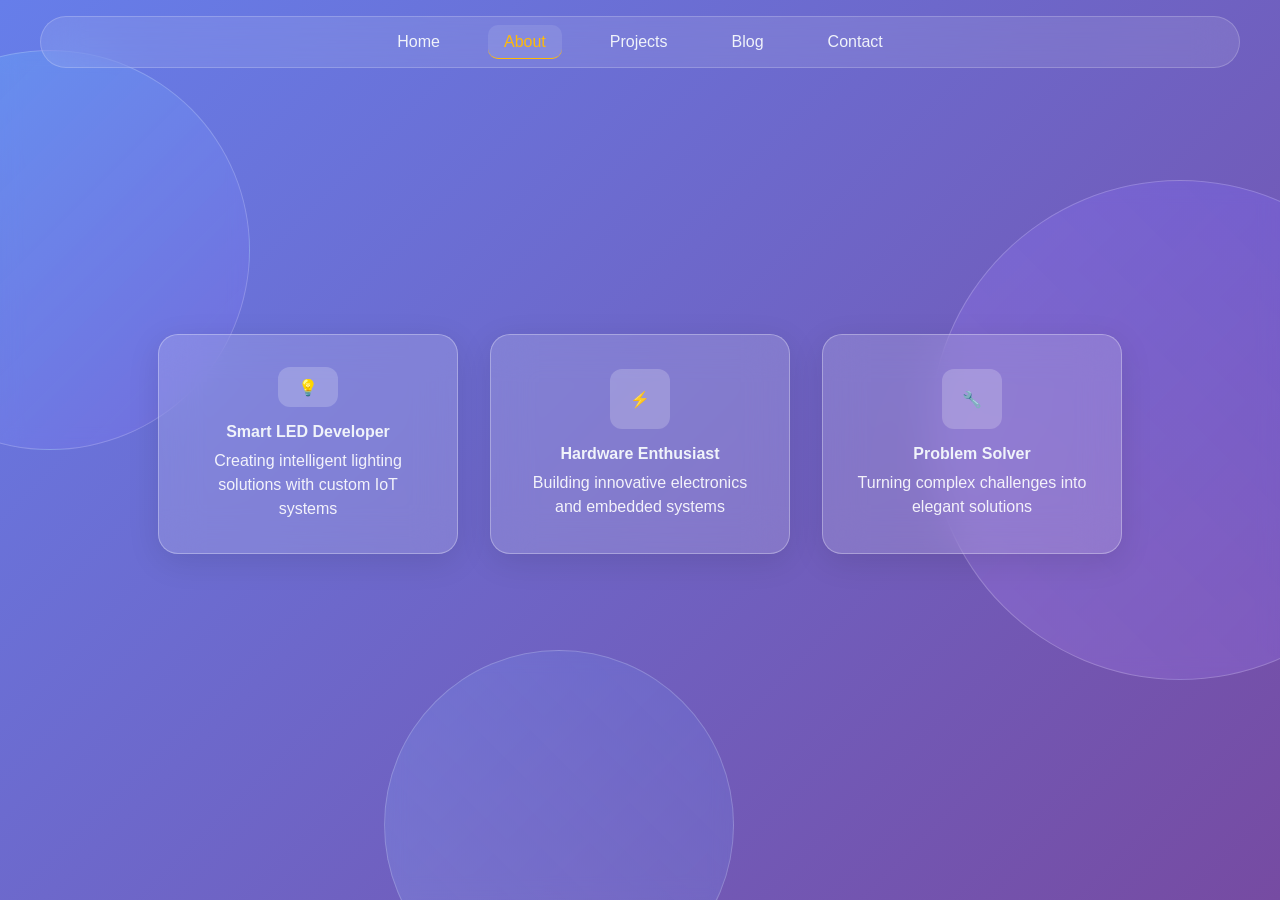
==== commit 7e533bcd: "better" ====
--- a/about.html
+++ b/about.html
@@ -25,7 +25,7 @@
                 <li><a href="blog.html">Blog</a></li>
                 <li><a href="contact.html">Contact</a></li>
             </ul>
-            <!-- <div class="menu-icon"><span>&#9776;</span></div>  -->>
+            <!-- <div class="menu-icon"><span>&#9776;</span></div>  -->
         </div>
     </nav>
 
--- a/content/style.css
+++ b/content/style.css
@@ -198,7 +198,7 @@
 }
 
 .nav-links a {
-    color: white;
+    color: var(--surface);
     font-weight: 500;
     transition: all 0.3s ease;
     padding: 0.5rem 1rem;
@@ -219,7 +219,7 @@
 
 .menu-icon {
     display: none;
-    color: white;
+    color: var(--surface);
     font-size: 1.5rem;
     cursor: pointer;
 }
@@ -254,7 +254,7 @@
     /* If you want the font even smaller on mobile */
     .nav-links {
         gap: 1rem;
-        font-size: 0.8rem;  /* Or use var(--fsR) - it auto-adjusts to 0.85rem */
+        font-size: var(--fsR);  /* Or use var(--fsR) - it auto-adjusts to 0.85rem */
     }
 }
 
@@ -336,7 +336,7 @@
 .hero-content {
     flex: 1;
     min-width: 300px;
-    color: white;
+    color: var(--surface);
 }
 
 .hero-content h1 {
@@ -349,6 +349,8 @@
     font-size: var(--fsM);
     margin-bottom: 2rem;
     opacity: 0.9;
+    color: var(--surface);
+    font-family: var(--font-bold);
 }
 
 .highlight {
@@ -357,34 +359,30 @@
 }
 
 .social-icons {
-    display: flex;
+    display: center;
     gap: 1rem;
-    margin-bottom: 2rem;
-}
-
-.social-icons a {
-    width: 50px;
-    height: 50px;
+    padding: 1rem;
+    margin: auto;
+}
+
+.social-icons a {  
+    
+    width: 40vw;
     background: rgba(255, 255, 255, 0.2);
     backdrop-filter: blur(10px);
     border-radius: 12px;
     display: flex;
     align-items: center;
     justify-content: center;
-    color: white;
-    font-size: 1.5rem;
+    color: var(--surface);
+    font-size: var(--fsR);
     transition: all 0.3s ease;
 }
 
-.social-icons a:hover {
-    background: rgba(255, 255, 255, 0.3);
-    transform: translateY(-5px);
-    color: var(--tertiary);
-}
 
 .btn-3d {
     background: linear-gradient(135deg, var(--primary) 0%, var(--secondary) 100%);
-    color: white;
+    color: var(--surface);
     border: none;
     padding: 1rem 2rem;
     font-size: var(--fsR);
@@ -515,8 +513,8 @@
 }
 
 .card h3 {
-    color: white;
-    font-size: 1.5rem;
+    color: var(--surface);
+    font-size: var(--fsR);
     margin-bottom: 0.5rem;
     font-weight: 600;
     font-family: var(--font-bold);
@@ -524,7 +522,7 @@
 
 .card p {
     color: rgba(255, 255, 255, 0.9);
-    font-size: 0.95rem;
+    font-size: var(--fsR);
     text-align: center;
     line-height: 1.5;
 }
@@ -538,7 +536,7 @@
     display: flex;
     align-items: center;
     justify-content: center;
-    font-size: 2rem;
+    font-size: var(--fsR);
     transition: all 0.3s ease;
 }
 
@@ -592,7 +590,7 @@
 
             /* 3. Scale down the text slightly for mobile */
             .nav-links a {
-                font-size: 0.75rem; /* Smaller text to fit all 5 links */
+                font-size: var(--fsR); /* Smaller text to fit all 5 links */
                 padding: 0.4rem 0.6rem;
             }
             
@@ -616,7 +614,7 @@
             
             .nav-links a {
                 padding: 0.3rem 0.4rem;
-                font-size: 0.7rem; /* Tiny but readable font */
+                font-size: var(--fsR); /* Tiny but readable font */
                 letter-spacing: -0.5px; /* Slight letter squeeze to fit all 5 links */
             }
             .menu-icon {
@@ -759,16 +757,16 @@
 
 .projects-header {
     text-align: center;
-    color: white;
+    color: var(--surface);
     margin-bottom: 3rem;
     padding-top: 2rem;
 }
 
 .projects-header h1 {
-    font-size: var(--fsXL);
+    font-size: var(--fsM);
     font-family: var(--font-xbold);
     margin-bottom: 0.5rem;
-    color: white;
+    color: var(--surface);
 }
 
 .projects-header p {
@@ -841,20 +839,20 @@
     align-items: center;
     justify-content: center;
     color: var(--tertiary);
-    font-size: 1.5rem;
+    font-size: var(--fsR);
     flex-shrink: 0;
 }
 
 .category-header h2 {
     flex: 1;
-    color: white;
-    font-size: 1.3rem;
+    color: var(--surface);
+    font-size: var(--fsR);
     font-family: var(--font-bold);
     margin: 0;
 }
 
 .expand-icon {
-    color: white;
+    color: var(--surface);
     font-size: 1rem;
     transition: transform 0.3s ease;
 }
@@ -919,15 +917,15 @@
 }
 
 .project-item h3 {
-    color: white;
-    font-size: 1.2rem;
+    color: var(--surface);
+    font-size: var(--fsR);
     font-family: var(--font-bold);
     margin-bottom: 0.5rem;
 }
 
 .project-item p {
     color: rgba(255, 255, 255, 0.8);
-    font-size: 0.9rem;
+    font-size: var(--fsR);
     margin-bottom: 0.75rem;
     line-height: 1.5;
 }
@@ -942,7 +940,7 @@
 
 .project-link:hover {
     transform: translateX(5px);
-    color: white;
+    color: var(--surface);
 }
 
 
@@ -975,7 +973,7 @@
     }
 
     .category-header h2 {
-        font-size: 1.1rem;
+        font-size: var(--fsR);
     }
 }
 
@@ -1043,20 +1041,20 @@
 
 .blog-header {
     text-align: center;
-    color: white;
+    color: var(--surface);
     margin-bottom: 3rem;
     padding-top: 2rem;
 }
 
 .blog-header h1 {
-    font-size: var(--fsXL);
+    font-size: var(--fsM);
     font-family: var(--font-xbold);
     margin-bottom: 0.5rem;
-    color: white;
+    color: var(--surface);
 }
 
 .blog-header p {
-    font-size: var(--fsM);
+    font-size: var(--fsR);
     opacity: 0.9;
     color: rgba(255, 255, 255, 0.9);
 }
@@ -1136,8 +1134,8 @@
     backdrop-filter: blur(10px);
     padding: 0.5rem 1rem;
     border-radius: 10px;
-    color: white;
-    font-size: 0.85rem;
+    color: var(--surface);
+    font-size: var(--fsR);
     font-weight: 600;
     border: 1px solid rgba(255, 255, 255, 0.3);
 }
@@ -1152,7 +1150,7 @@
     color: var(--tertiary);
     padding: 0.4rem 1rem;
     border-radius: 20px;
-    font-size: 0.8rem;
+    font-size: var(--fsR);
     font-weight: 600;
     font-family: var(--font-bold);
     margin-bottom: 1rem;
@@ -1160,8 +1158,8 @@
 }
 
 .blog-content h2 {
-    color: white;
-    font-size: 1.4rem;
+    color: var(--surface);
+    font-size: var(--fsR);
     font-family: var(--font-bold);
     margin-bottom: 0.75rem;
     line-height: 1.3;
@@ -1169,7 +1167,7 @@
 
 .blog-content p {
     color: rgba(255, 255, 255, 0.85);
-    font-size: 0.95rem;
+    font-size: var(--fsR);
     line-height: 1.6;
     margin-bottom: 1rem;
 }
@@ -1184,7 +1182,7 @@
 
 .blog-meta span {
     color: rgba(255, 255, 255, 0.7);
-    font-size: 0.85rem;
+    font-size: var(--fsR);
     display: flex;
     align-items: center;
     gap: 0.4rem;
@@ -1199,7 +1197,7 @@
 
 .read-more:hover {
     transform: translateX(5px);
-    color: white;
+    color: var(--surface);
 }
 
 
@@ -1235,7 +1233,7 @@
     }
 
     .blog-content h2 {
-        font-size: 1.2rem;
+        font-size: var(--fsR);
     }
 }
 
@@ -1485,9 +1483,9 @@
 }
 
 .contact-header h1 {
-    font-size: 3.5rem;
+    font-size: var(--fsM);
     font-family: var(--font-xbold);
-    color: white;
+    color: var(--surface);
     line-height: 1.1;
     margin-bottom: 1rem;
 }
@@ -1500,7 +1498,7 @@
 }
 
 .contact-header p {
-    font-size: 1.2rem;
+    font-size: var(--fsR);
     color: rgba(255, 255, 255, 0.85);
     line-height: 1.6;
 }
@@ -1538,36 +1536,36 @@
     display: flex;
     align-items: center;
     justify-content: center;
-    font-size: 1.5rem;
+    font-size: var(--fsR);
     flex-shrink: 0;
 }
 
 .email-icon {
     background: linear-gradient(135deg, #667eea 0%, #764ba2 100%);
-    color: white;
+    color: var(--surface);
 }
 
 .phone-icon {
     background: linear-gradient(135deg, #f093fb 0%, #f5576c 100%);
-    color: white;
+    color: var(--surface);
 }
 
 .location-icon {
     background: linear-gradient(135deg, #4facfe 0%, #00f2fe 100%);
-    color: white;
+    color: var(--surface);
 }
 
 .method-content h3 {
     font-family: var(--font-bold);
-    color: white;
-    font-size: 1.1rem;
+    color: var(--surface);
+    font-size: var(--fsR);
     margin-bottom: 0.3rem;
 }
 
 .method-content a,
 .method-content p {
     color: rgba(255, 255, 255, 0.8);
-    font-size: 0.95rem;
+    font-size: var(--fsR);
     transition: color 0.3s ease;
 }
 
@@ -1581,13 +1579,13 @@
     backdrop-filter: blur(20px);
     border: 1px solid rgba(255, 255, 255, 0.15);
     border-radius: 20px;
-    padding: 2rem;
+    padding: 1rem;
 }
 
 .social-connect h3 {
-    color: white;
+    color: var(--surface);
     font-family: var(--font-bold);
-    font-size: 1.3rem;
+    font-size: var(--fsR);
     margin-bottom: 1.5rem;
 }
 
@@ -1606,7 +1604,7 @@
     flex-direction: column;
     align-items: center;
     gap: 0.5rem;
-    color: white;
+    color: var(--surface);
     transition: all 0.3s ease;
 }
 
@@ -1625,9 +1623,10 @@
     border-color: #0077b5;
 }
 
-.twitter-link:hover {
+.X-link:hover {
     background: #1da1f2;
     border-color: #1da1f2;
+    color: var(--primary);
 }
 
 .instagram-link:hover {
@@ -1636,11 +1635,11 @@
 }
 
 .social-link i {
-    font-size: 1.8rem;
+    font-size: var(--fsR);
 }
 
 .social-link span {
-    font-size: 0.9rem;
+    font-size: var(--fsR);
     font-weight: 600;
 }
 
@@ -1661,14 +1660,14 @@
 
 .form-header h2 {
     font-family: var(--font-xbold);
-    font-size: 2.5rem;
-    color: white;
+    font-size: var(--fsM);
+    color: var(--surface);
     margin-bottom: 0.5rem;
 }
 
 .form-header p {
     color: rgba(255, 255, 255, 0.8);
-    font-size: 1rem;
+    font-size: var(--fsR);
 }
 
 /* Form Styling */
@@ -1686,9 +1685,9 @@
 
 .form-group label {
     display: block;
-    color: white;
+    color: var(--surface);
     font-family: var(--font-bold);
-    font-size: 0.95rem;
+    font-size: var(--fsR);
     margin-bottom: 0.5rem;
     display: flex;
     align-items: center;
@@ -1706,9 +1705,9 @@
     background: rgba(255, 255, 255, 0.1);
     border: 2px solid rgba(255, 255, 255, 0.2);
     border-radius: 15px;
-    color: white;
+    color: var(--surface);
     font-family: var(--font-regular);
-    font-size: 1rem;
+    font-size: var(--fsR);
     transition: all 0.3s ease;
     outline: none;
 }
@@ -1742,7 +1741,7 @@
     border-radius: 15px;
     color: var(--primary);
     font-family: var(--font-xbold);
-    font-size: 1.1rem;
+    font-size: var(--fsR);
     cursor: pointer;
     display: flex;
     align-items: center;
@@ -1784,21 +1783,21 @@
 }
 
 .form-success i {
-    font-size: 4rem;
+    font-size: var(--fsXL);
     color: #4ade80;
     margin-bottom: 1rem;
 }
 
 .form-success h3 {
     font-family: var(--font-xbold);
-    font-size: 2rem;
-    color: white;
+    font-size: var(--fsM);
+    color: var(--surface);
     margin-bottom: 0.5rem;
 }
 
 .form-success p {
     color: rgba(255, 255, 255, 0.8);
-    font-size: 1.1rem;
+    font-size: var(--fsM);
 }
 /* ===========================
    RESPONSIVE DESIGN
